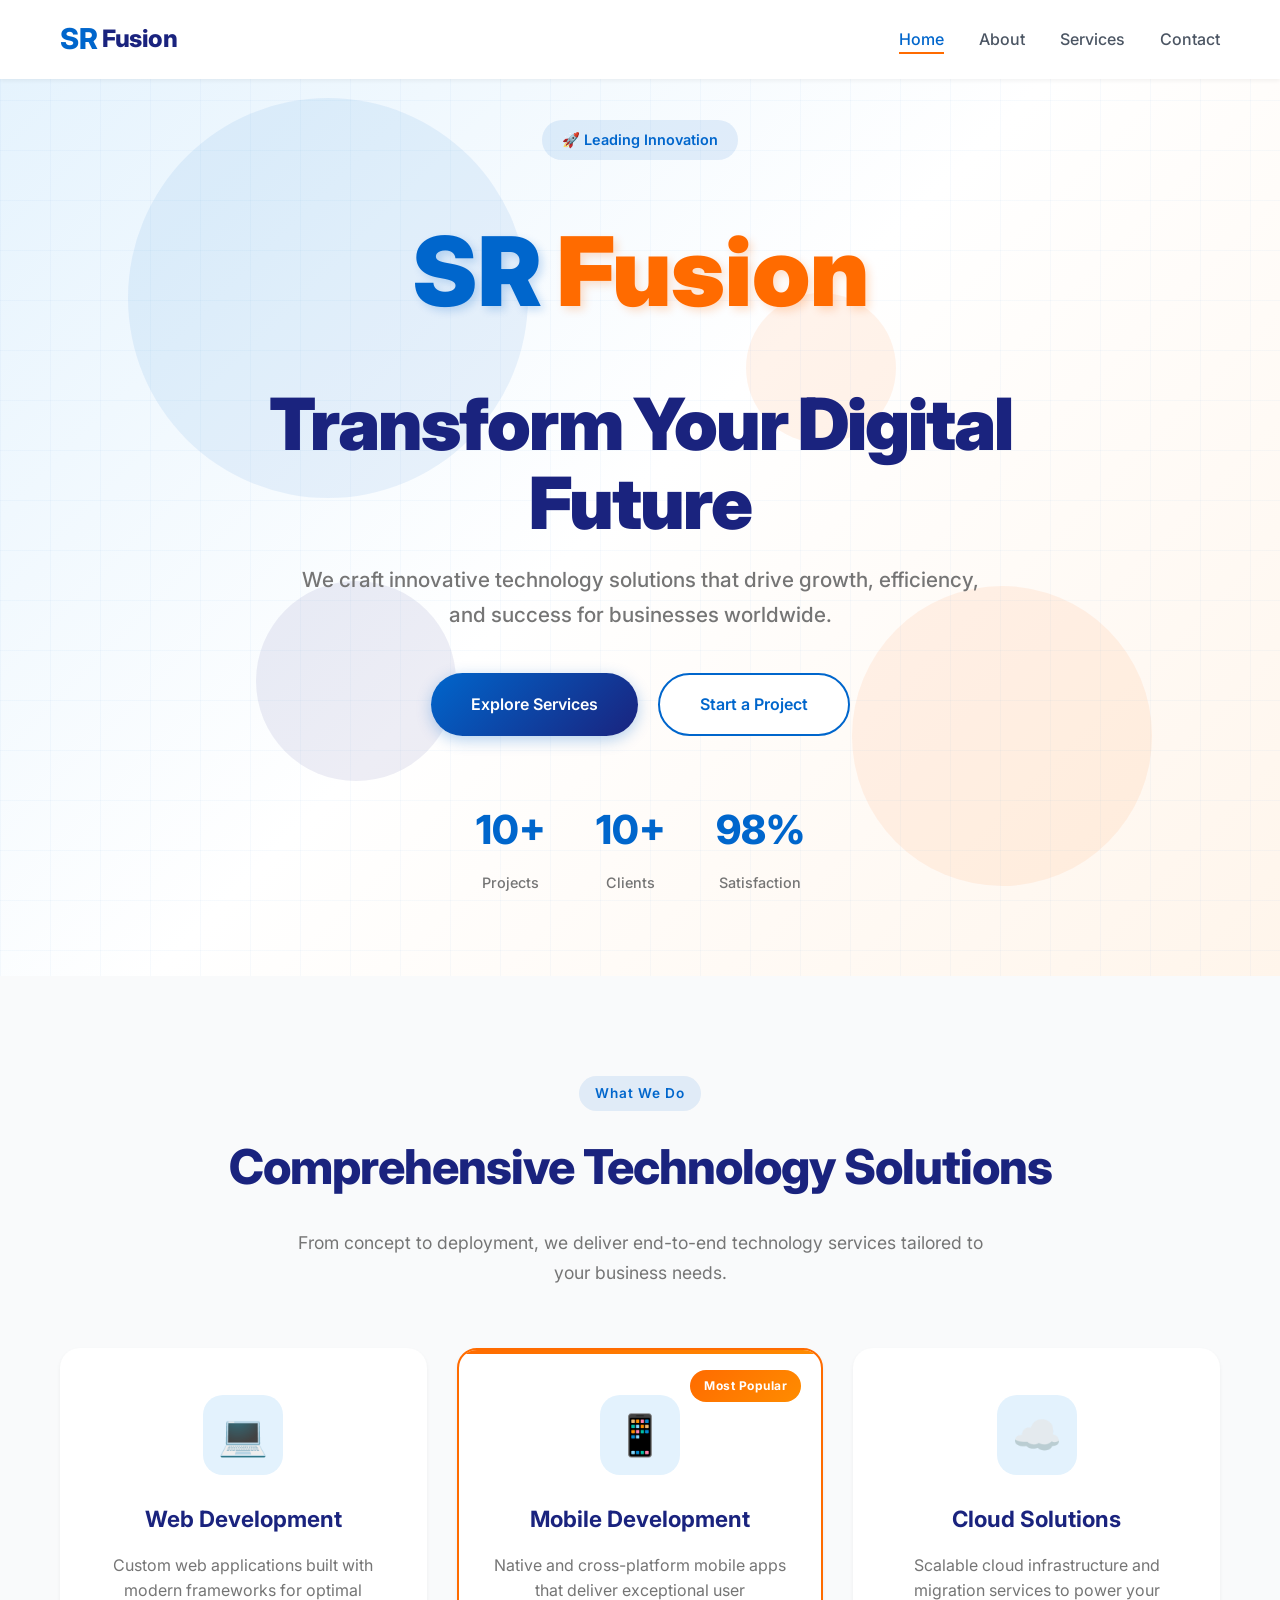
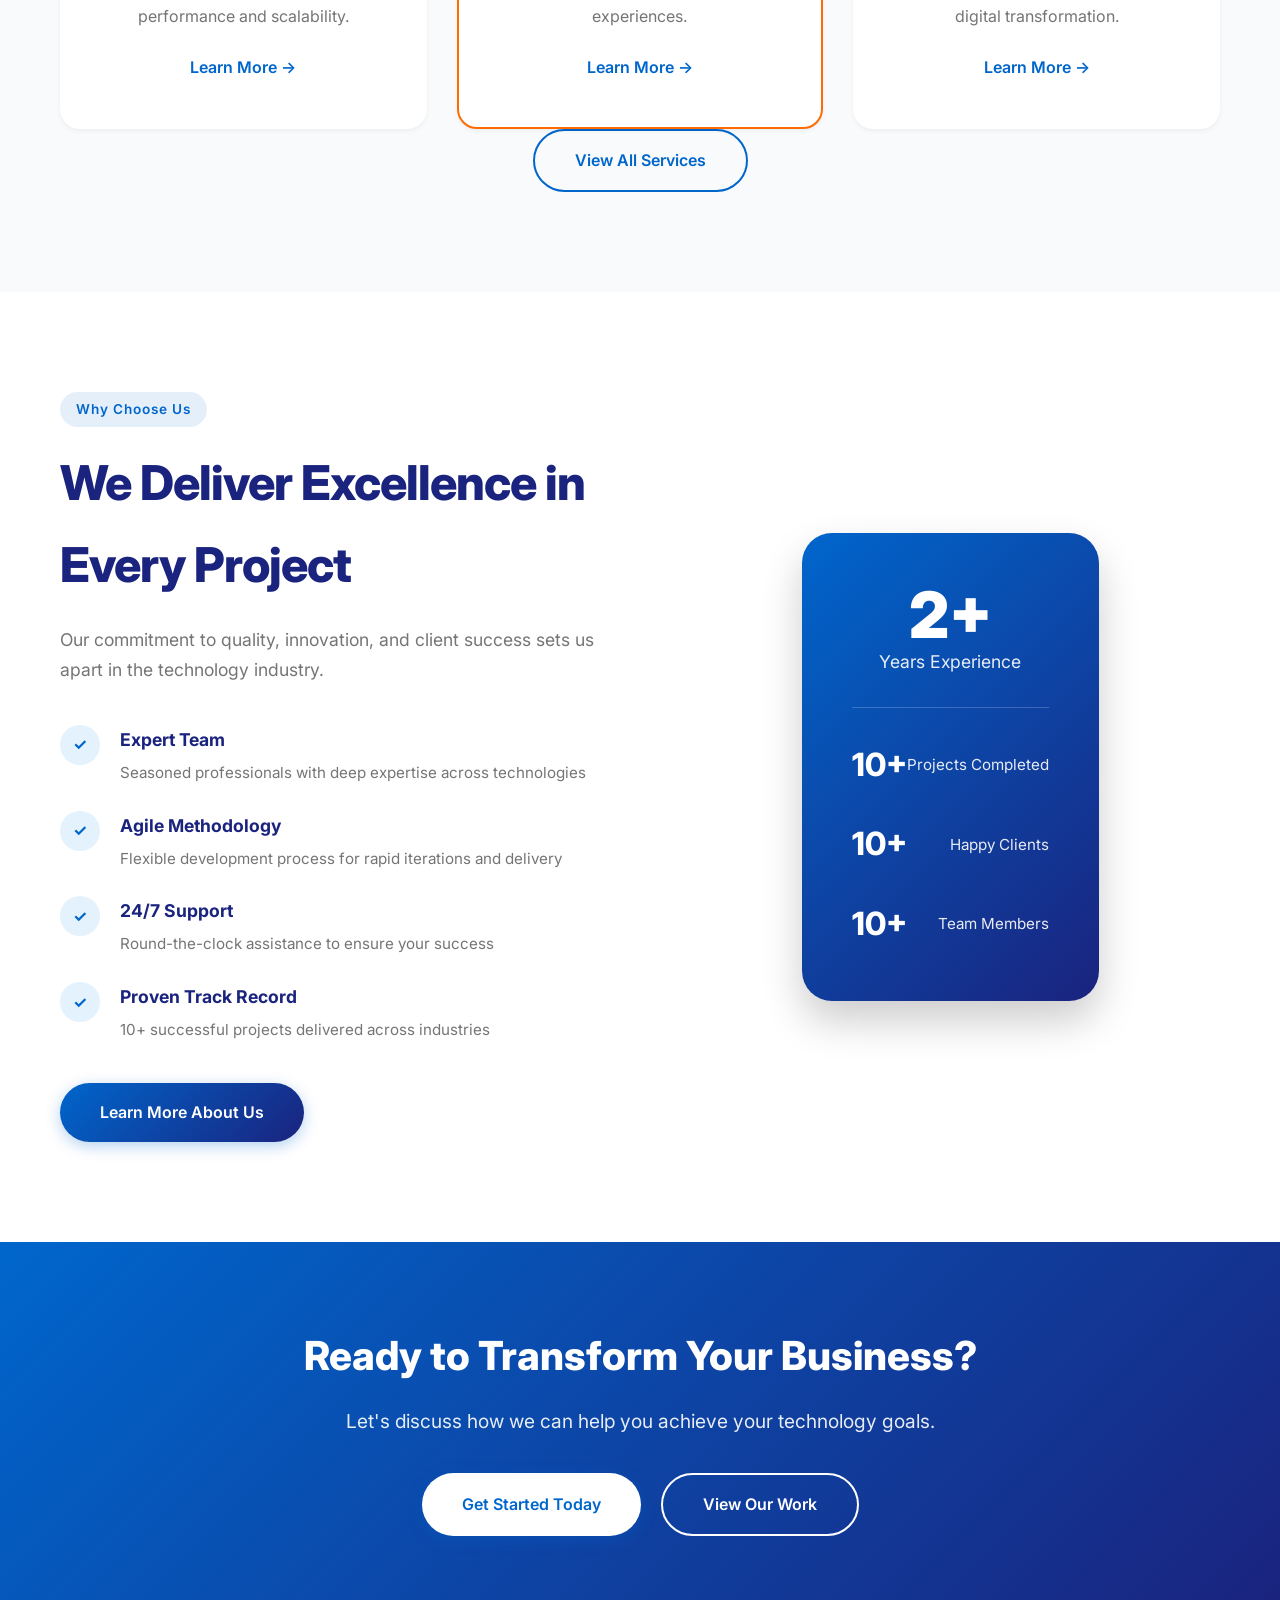
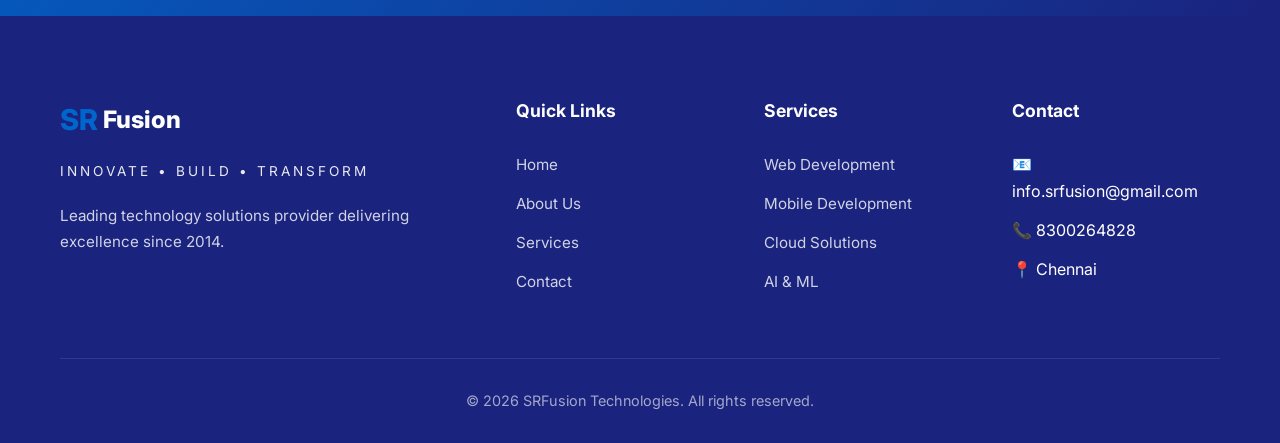
==== index.html @ d7381d65 "Add files via upload" ====
<!DOCTYPE html>
<html lang="en">
<head>
    <meta charset="UTF-8">
    <meta name="viewport" content="width=device-width, initial-scale=1.0">
    <title>SRFusion Technologies</title>
    <link rel="stylesheet" href="Css/styles.css">
    <link rel="preconnect" href="https://fonts.googleapis.com">
    <link rel="preconnect" href="https://fonts.gstatic.com" crossorigin>
    <link href="https://fonts.googleapis.com/css2?family=Inter:wght@300;400;500;600;700;800;900&family=Playfair+Display:wght@700&display=swap" rel="stylesheet">
</head>
<body>
    <!-- Navigation -->
    <nav class="navbar">
        <div class="nav-container">
            <div class="logo">
                <span class="logo-sr">SR</span>
                <span class="logo-text">Fusion</span>
            </div>
            <ul class="nav-menu">
                <li><a href="index.html" class="active">Home</a></li>
                <li><a href="about.html">About</a></li>
                <li><a href="services.html">Services</a></li>
                <li><a href="contact.html">Contact</a></li>
            </ul>
            <div class="hamburger">
                <span></span>
                <span></span>
                <span></span>
            </div>
        </div>
    </nav>

    <!-- Hero Section -->
    <section class="hero">
        <div class="hero-content">
            <div class="hero-badge">
                <span>🚀 Leading Innovation</span>
            </div>
            <div class="hero-logo">
                <div class="logo-graphic">
                    <span class="sr-s">SR</span>
                    <span class="sr-r">Fusion</span>
                </div>
            </div>
            <h1 class="hero-title">Transform Your Digital Future</h1>
            <p class="hero-subtitle">We craft innovative technology solutions that drive growth, efficiency, and success for businesses worldwide.</p>
            <div class="hero-buttons">
                <a href="services.html" class="btn btn-primary">Explore Services</a>
                <a href="contact.html" class="btn btn-secondary">Start a Project</a>
            </div>
            <div class="hero-stats">
                <div class="hero-stat">
                    <span class="stat-number">10+</span>
                    <span class="stat-label">Projects</span>
                </div>
                <div class="hero-stat">
                    <span class="stat-number">10+</span>
                    <span class="stat-label">Clients</span>
                </div>
                <div class="hero-stat">
                    <span class="stat-number">98%</span>
                    <span class="stat-label">Satisfaction</span>
                </div>
            </div>
        </div>
        <div class="hero-background">
            <div class="floating-shape shape-1"></div>
            <div class="floating-shape shape-2"></div>
            <div class="floating-shape shape-3"></div>
            <div class="floating-shape shape-4"></div>
            <div class="grid-pattern"></div>
        </div>
    </section>

    <!-- Trusted By Section -->
    <!-- <section class="trusted-by">
        <div class="container">
            <p class="trusted-label">Trusted by innovative companies worldwide</p>
            <div class="trusted-logos">
                <div class="trust-logo">TechCorp</div>
                <div class="trust-logo">InnovateX</div>
                <div class="trust-logo">FutureLabs</div>
                <div class="trust-logo">DataFlow</div>
                <div class="trust-logo">CloudNine</div>
            </div>
        </div>
    </section> -->

    <!-- Services Preview -->
    <section class="services-preview">
        <div class="container">
            <div class="section-header">
                <span class="section-tag">What We Do</span>
                <h2 class="section-title">Comprehensive Technology Solutions</h2>
                <p class="section-description">From concept to deployment, we deliver end-to-end technology services tailored to your business needs.</p>
            </div>
            <div class="services-grid">
                <div class="service-card premium">
                    <div class="service-icon-wrapper">
                        <span class="service-icon">💻</span>
                    </div>
                    <h3>Web Development</h3>
                    <p>Custom web applications built with modern frameworks for optimal performance and scalability.</p>
                    <a href="services.html" class="service-link">Learn More →</a>
                </div>
                <div class="service-card premium featured">
                    <div class="featured-badge">Most Popular</div>
                    <div class="service-icon-wrapper">
                        <span class="service-icon">📱</span>
                    </div>
                    <h3>Mobile Development</h3>
                    <p>Native and cross-platform mobile apps that deliver exceptional user experiences.</p>
                    <a href="services.html" class="service-link">Learn More →</a>
                </div>
                <div class="service-card premium">
                    <div class="service-icon-wrapper">
                        <span class="service-icon">☁️</span>
                    </div>
                    <h3>Cloud Solutions</h3>
                    <p>Scalable cloud infrastructure and migration services to power your digital transformation.</p>
                    <a href="services.html" class="service-link">Learn More →</a>
                </div>
            </div>
            <div class="text-center">
                <a href="services.html" class="btn btn-outline">View All Services</a>
            </div>
        </div>
    </section>

    <!-- Why Choose Us -->
    <section class="why-choose">
        <div class="container">
            <div class="why-content">
                <div class="why-text">
                    <span class="section-tag">Why Choose Us</span>
                    <h2 class="section-title">We Deliver Excellence in Every Project</h2>
                    <p class="section-description">Our commitment to quality, innovation, and client success sets us apart in the technology industry.</p>
                    
                    <div class="why-features">
                        <div class="why-feature">
                            <div class="feature-icon">✓</div>
                            <div class="feature-content">
                                <h4>Expert Team</h4>
                                <p>Seasoned professionals with deep expertise across technologies</p>
                            </div>
                        </div>
                        <div class="why-feature">
                            <div class="feature-icon">✓</div>
                            <div class="feature-content">
                                <h4>Agile Methodology</h4>
                                <p>Flexible development process for rapid iterations and delivery</p>
                            </div>
                        </div>
                        <div class="why-feature">
                            <div class="feature-icon">✓</div>
                            <div class="feature-content">
                                <h4>24/7 Support</h4>
                                <p>Round-the-clock assistance to ensure your success</p>
                            </div>
                        </div>
                        <div class="why-feature">
                            <div class="feature-icon">✓</div>
                            <div class="feature-content">
                                <h4>Proven Track Record</h4>
                                <p>10+ successful projects delivered across industries</p>
                            </div>
                        </div>
                    </div>
                    
                    <a href="about.html" class="btn btn-primary">Learn More About Us</a>
                </div>
                <div class="why-visual">
                    <div class="why-card">
                        <div class="why-card-header">
                            <span class="card-year">2+</span>
                            <span class="card-label">Years Experience</span>
                        </div>
                        <div class="why-card-body">
                            <div class="achievement">
                                <span class="achievement-number">10+</span>
                                <span class="achievement-text">Projects Completed</span>
                            </div>
                            <div class="achievement">
                                <span class="achievement-number">10+</span>
                                <span class="achievement-text">Happy Clients</span>
                            </div>
                            <div class="achievement">
                                <span class="achievement-number">10+</span>
                                <span class="achievement-text">Team Members</span>
                            </div>
                        </div>
                    </div>
                </div>
            </div>
        </div>
    </section>

    <!-- Testimonials -->
    <!-- <section class="testimonials">
        <div class="container">
            <div class="section-header">
                <span class="section-tag">Testimonials</span>
                <h2 class="section-title">What Our Clients Say</h2>
            </div>
            <div class="testimonials-grid">
                <div class="testimonial-card">
                    <div class="testimonial-rating">★★★★★</div>
                    <p class="testimonial-text">"SRFusion transformed our digital presence completely. Their team's expertise and dedication exceeded our expectations. Highly recommended!"</p>
                    <div class="testimonial-author">
                        <div class="author-avatar">JD</div>
                        <div class="author-info">
                            <span class="author-name">John Davis</span>
                            <span class="author-role">CEO, TechCorp</span>
                        </div>
                    </div>
                </div>
                <div class="testimonial-card">
                    <div class="testimonial-rating">★★★★★</div>
                    <p class="testimonial-text">"Working with SRFusion was a game-changer for our business. They delivered a mobile app that our users absolutely love."</p>
                    <div class="testimonial-author">
                        <div class="author-avatar">SM</div>
                        <div class="author-info">
                            <span class="author-name">Sarah Mitchell</span>
                            <span class="author-role">CTO, InnovateX</span>
                        </div>
                    </div>
                </div>
                <div class="testimonial-card">
                    <div class="testimonial-rating">★★★★★</div>
                    <p class="testimonial-text">"Professional, innovative, and reliable. SRFusion helped us modernize our entire technology infrastructure seamlessly."</p>
                    <div class="testimonial-author">
                        <div class="author-avatar">MK</div>
                        <div class="author-info">
                            <span class="author-name">Michael Kim</span>
                            <span class="author-role">Director, FutureLabs</span>
                        </div>
                    </div>
                </div>
            </div>
        </div>
    </section> -->

    <!-- CTA Section -->
    <section class="cta-section">
        <div class="container">
            <div class="cta-content">
                <h2>Ready to Transform Your Business?</h2>
                <p>Let's discuss how we can help you achieve your technology goals.</p>
                <div class="cta-buttons">
                    <a href="contact.html" class="btn btn-primary">Get Started Today</a>
                    <a href="services.html" class="btn btn-secondary">View Our Work</a>
                </div>
            </div>
        </div>
    </section>

    <!-- Footer -->
    <footer class="footer">
        <div class="container">
            <div class="footer-content">
                <div class="footer-brand">
                    <div class="footer-logo">
                        <span class="logo-sr">SR</span>
                        <span class="logo-text">Fusion</span>
                    </div>
                    <p class="footer-tagline">INNOVATE • BUILD • TRANSFORM</p>
                    <p class="footer-description">Leading technology solutions provider delivering excellence since 2014.</p>
                </div>
                <div class="footer-links-section">
                    <h4>Quick Links</h4>
                    <ul class="footer-links">
                        <li><a href="index.html">Home</a></li>
                        <li><a href="about.html">About Us</a></li>
                        <li><a href="services.html">Services</a></li>
                        <li><a href="contact.html">Contact</a></li>
                    </ul>
                </div>
                <div class="footer-links-section">
                    <h4>Services</h4>
                    <ul class="footer-links">
                        <li><a href="services.html">Web Development</a></li>
                        <li><a href="services.html">Mobile Development</a></li>
                        <li><a href="services.html">Cloud Solutions</a></li>
                        <li><a href="services.html">AI & ML</a></li>
                    </ul>
                </div>
                <div class="footer-links-section">
                    <h4>Contact</h4>
                    <ul class="footer-links">
                        <li>📧 info.srfusion@gmail.com</li>
                        <li>📞 8300264828</li>
                        <li>📍 Chennai</li>
                    </ul>
                </div>
            </div>
            <div class="footer-bottom">
                <p>&copy; 2026 SRFusion Technologies. All rights reserved.</p>
            </div>
        </div>
    </footer>

    <script src="Js/script.js"></script>
</body>
</html>
---- Css/styles.css ----
/* Reset and Base Styles */
* {
    margin: 0;
    padding: 0;
    box-sizing: border-box;
}

:root {
    --primary-blue: #0066CC;
    --primary-orange: #FF6B00;
    --dark-blue: #1a237e;
    --light-blue: #e3f2fd;
    --white: #ffffff;
    --gray-50: #f9fafb;
    --gray-100: #f5f5f5;
    --gray-200: #e0e0e0;
    --gray-300: #d1d5db;
    --gray-600: #757575;
    --gray-700: #4b5563;
    --gray-800: #424242;
    --gray-900: #1f2937;
    --text-dark: #1a1a1a;
    --text-light: #ffffff;
    --shadow-sm: 0 2px 4px rgba(0, 0, 0, 0.05);
    --shadow-md: 0 4px 6px rgba(0, 0, 0, 0.1);
    --shadow-lg: 0 10px 25px rgba(0, 0, 0, 0.15);
    --shadow-xl: 0 20px 40px rgba(0, 0, 0, 0.2);
    --transition: all 0.3s ease;
    --gradient-primary: linear-gradient(135deg, var(--primary-blue), var(--dark-blue));
    --gradient-orange: linear-gradient(135deg, var(--primary-orange), #ff8c00);
}

html {
    scroll-behavior: smooth;
}

body {
    font-family: 'Inter', -apple-system, BlinkMacSystemFont, 'Segoe UI', Roboto, sans-serif;
    line-height: 1.7;
    color: var(--text-dark);
    background-color: var(--white);
    overflow-x: hidden;
}

.container {
    max-width: 1200px;
    margin: 0 auto;
    padding: 0 20px;
}

.text-center {
    text-align: center;
}

/* Navigation */
.navbar {
    position: fixed;
    top: 0;
    left: 0;
    right: 0;
    background: rgba(255, 255, 255, 0.98);
    backdrop-filter: blur(20px);
    box-shadow: var(--shadow-sm);
    z-index: 1000;
    padding: 15px 0;
    transition: var(--transition);
}

.nav-container {
    max-width: 1200px;
    margin: 0 auto;
    padding: 0 20px;
    display: flex;
    justify-content: space-between;
    align-items: center;
}

.logo {
    display: flex;
    align-items: center;
    font-weight: 800;
    font-size: 1.5rem;
    letter-spacing: -0.5px;
}

.logo-sr {
    color: var(--primary-blue);
    font-size: 1.8rem;
    margin-right: 5px;
}

.logo-text {
    color: var(--dark-blue);
}

.nav-menu {
    display: flex;
    list-style: none;
    gap: 35px;
}

.nav-menu a {
    text-decoration: none;
    color: var(--gray-700);
    font-weight: 500;
    transition: var(--transition);
    position: relative;
    padding: 5px 0;
}

.nav-menu a::after {
    content: '';
    position: absolute;
    bottom: 0;
    left: 0;
    width: 0;
    height: 2px;
    background: var(--primary-orange);
    transition: var(--transition);
}

.nav-menu a:hover,
.nav-menu a.active {
    color: var(--primary-blue);
}

.nav-menu a:hover::after,
.nav-menu a.active::after {
    width: 100%;
}

.hamburger {
    display: none;
    flex-direction: column;
    cursor: pointer;
    gap: 5px;
    z-index: 1001;
}

.hamburger span {
    width: 25px;
    height: 3px;
    background: var(--dark-blue);
    transition: var(--transition);
    border-radius: 2px;
}

/* Hero Section */
.hero {
    min-height: 100vh;
    display: flex;
    align-items: center;
    justify-content: center;
    background: linear-gradient(135deg, var(--light-blue) 0%, var(--white) 50%, #fff5eb 100%);
    position: relative;
    overflow: hidden;
    padding: 120px 20px 80px;
}

.hero-content {
    text-align: center;
    z-index: 2;
    max-width: 900px;
}

.hero-badge {
    display: inline-block;
    padding: 8px 20px;
    background: rgba(0, 102, 204, 0.1);
    color: var(--primary-blue);
    border-radius: 30px;
    font-size: 0.9rem;
    font-weight: 600;
    margin-bottom: 30px;
    animation: fadeInUp 0.6s ease;
}

.hero-logo {
    margin-bottom: 30px;
    animation: fadeInUp 0.8s ease 0.2s both;
}

.logo-graphic {
    display: flex;
    justify-content: center;
    align-items: center;
    gap: 15px;
    margin-bottom: 30px;
}

.sr-s {
    font-size: 6rem;
    font-weight: 900;
    color: var(--primary-blue);
    text-shadow: 4px 4px 8px rgba(0, 102, 204, 0.2);
    animation: float 6s ease-in-out infinite;
}

.sr-r {
    font-size: 6rem;
    font-weight: 900;
    color: var(--primary-orange);
    text-shadow: 4px 4px 8px rgba(255, 107, 0, 0.2);
    animation: float 6s ease-in-out infinite 1s;
}

.hero-title {
    font-size: 4.5rem;
    font-weight: 900;
    color: var(--dark-blue);
    margin-bottom: 20px;
    letter-spacing: -2px;
    line-height: 1.1;
    animation: fadeInUp 0.8s ease 0.4s both;
}

.hero-subtitle {
    font-size: 1.3rem;
    font-weight: 500;
    color: var(--gray-600);
    margin-bottom: 40px;
    max-width: 700px;
    margin-left: auto;
    margin-right: auto;
    animation: fadeInUp 0.8s ease 0.6s both;
}

.hero-buttons {
    display: flex;
    gap: 20px;
    justify-content: center;
    flex-wrap: wrap;
    animation: fadeInUp 0.8s ease 0.8s both;
}

.hero-stats {
    display: flex;
    gap: 50px;
    justify-content: center;
    margin-top: 60px;
    animation: fadeInUp 0.8s ease 1s both;
}

.hero-stat {
    text-align: center;
}

.hero-stat .stat-number {
    display: block;
    font-size: 2.5rem;
    font-weight: 800;
    color: var(--primary-blue);
}

.hero-stat .stat-label {
    font-size: 0.9rem;
    color: var(--gray-600);
    font-weight: 500;
}

.btn {
    padding: 16px 40px;
    border-radius: 50px;
    font-weight: 600;
    text-decoration: none;
    transition: var(--transition);
    border: none;
    cursor: pointer;
    font-size: 1rem;
    display: inline-flex;
    align-items: center;
    gap: 10px;
}

.btn-primary {
    background: var(--gradient-primary);
    color: var(--white);
    box-shadow: 0 4px 15px rgba(0, 102, 204, 0.3);
}

.btn-primary:hover {
    transform: translateY(-3px);
    box-shadow: 0 8px 25px rgba(0, 102, 204, 0.4);
}

.btn-secondary {
    background: var(--white);
    color: var(--primary-blue);
    border: 2px solid var(--primary-blue);
}

.btn-secondary:hover {
    background: var(--primary-blue);
    color: var(--white);
    transform: translateY(-3px);
    box-shadow: 0 4px 15px rgba(0, 102, 204, 0.2);
}

.btn-outline {
    background: transparent;
    color: var(--primary-blue);
    border: 2px solid var(--primary-blue);
}

.btn-outline:hover {
    background: var(--primary-blue);
    color: var(--white);
}

.btn-full {
    width: 100%;
    justify-content: center;
}

.hero-background {
    position: absolute;
    top: 0;
    left: 0;
    right: 0;
    bottom: 0;
    z-index: 1;
}

.floating-shape {
    position: absolute;
    border-radius: 50%;
    opacity: 0.08;
    animation: float 8s ease-in-out infinite;
}

.shape-1 {
    width: 400px;
    height: 400px;
    background: var(--primary-blue);
    top: 10%;
    left: 10%;
    animation-delay: 0s;
}

.shape-2 {
    width: 300px;
    height: 300px;
    background: var(--primary-orange);
    top: 60%;
    right: 10%;
    animation-delay: 2s;
}

.shape-3 {
    width: 200px;
    height: 200px;
    background: var(--dark-blue);
    bottom: 20%;
    left: 20%;
    animation-delay: 4s;
}

.shape-4 {
    width: 150px;
    height: 150px;
    background: var(--primary-orange);
    top: 30%;
    right: 30%;
    animation-delay: 3s;
}

.grid-pattern {
    position: absolute;
    top: 0;
    left: 0;
    right: 0;
    bottom: 0;
    background-image: 
        linear-gradient(rgba(0, 102, 204, 0.03) 1px, transparent 1px),
        linear-gradient(90deg, rgba(0, 102, 204, 0.03) 1px, transparent 1px);
    background-size: 50px 50px;
}

@keyframes float {
    0%, 100% {
        transform: translateY(0) rotate(0deg);
    }
    50% {
        transform: translateY(-40px) rotate(15deg);
    }
}

@keyframes fadeInUp {
    from {
        opacity: 0;
        transform: translateY(30px);
    }
    to {
        opacity: 1;
        transform: translateY(0);
    }
}

/* Trusted By Section */
.trusted-by {
    padding: 60px 0;
    background: var(--white);
    border-bottom: 1px solid var(--gray-200);
}

.trusted-label {
    text-align: center;
    color: var(--gray-600);
    font-size: 0.9rem;
    font-weight: 500;
    margin-bottom: 30px;
    letter-spacing: 1px;
}

.trusted-logos {
    display: flex;
    justify-content: center;
    gap: 60px;
    flex-wrap: wrap;
}

.trust-logo {
    font-size: 1.5rem;
    font-weight: 700;
    color: var(--gray-400);
    transition: var(--transition);
}

.trust-logo:hover {
    color: var(--primary-blue);
}

/* Section Styles */
section {
    padding: 100px 0;
}

.section-tag {
    display: inline-block;
    padding: 6px 16px;
    background: rgba(0, 102, 204, 0.1);
    color: var(--primary-blue);
    border-radius: 20px;
    font-size: 0.85rem;
    font-weight: 600;
    margin-bottom: 15px;
    letter-spacing: 1px;
}

.section-header {
    text-align: center;
    margin-bottom: 60px;
}

.section-title {
    font-size: 3rem;
    font-weight: 800;
    color: var(--dark-blue);
    margin-bottom: 20px;
    letter-spacing: -1px;
}

.section-description {
    font-size: 1.1rem;
    color: var(--gray-600);
    max-width: 700px;
    margin: 0 auto;
}

/* Services Preview */
.services-preview {
    background: var(--gray-50);
}

.services-grid {
    display: grid;
    grid-template-columns: repeat(auto-fit, minmax(320px, 1fr));
    gap: 30px;
}

.service-card.premium {
    background: var(--white);
    padding: 45px 35px;
    border-radius: 20px;
    text-align: center;
    box-shadow: var(--shadow-sm);
    transition: var(--transition);
    border: 2px solid transparent;
    position: relative;
    overflow: hidden;
}

.service-card.premium::before {
    content: '';
    position: absolute;
    top: 0;
    left: 0;
    right: 0;
    height: 4px;
    background: var(--gradient-primary);
    opacity: 0;
    transition: var(--transition);
}

.service-card.premium:hover {
    transform: translateY(-10px);
    box-shadow: var(--shadow-xl);
    border-color: var(--primary-blue);
}

.service-card.premium:hover::before {
    opacity: 1;
}

.service-card.premium.featured {
    border-color: var(--primary-orange);
}

.service-card.premium.featured::before {
    background: var(--gradient-orange);
    opacity: 1;
}

.featured-badge {
    position: absolute;
    top: 20px;
    right: 20px;
    background: var(--gradient-orange);
    color: var(--white);
    padding: 6px 14px;
    border-radius: 20px;
    font-size: 0.75rem;
    font-weight: 700;
    letter-spacing: 0.5px;
}

.service-icon-wrapper {
    width: 80px;
    height: 80px;
    background: var(--light-blue);
    border-radius: 20px;
    display: flex;
    align-items: center;
    justify-content: center;
    margin: 0 auto 25px;
    transition: var(--transition);
}

.service-card.premium:hover .service-icon-wrapper {
    background: var(--primary-blue);
}

.service-icon-wrapper .service-icon {
    font-size: 2.5rem;
    transition: var(--transition);
}

.service-card.premium:hover .service-icon-wrapper .service-icon {
    filter: brightness(0) invert(1);
}

.service-card.premium h3 {
    color: var(--dark-blue);
    margin-bottom: 15px;
    font-size: 1.4rem;
    font-weight: 700;
}

.service-card.premium p {
    color: var(--gray-600);
    font-size: 1rem;
    margin-bottom: 25px;
    line-height: 1.6;
}

.service-link {
    color: var(--primary-blue);
    font-weight: 600;
    text-decoration: none;
    display: inline-flex;
    align-items: center;
    gap: 8px;
    transition: var(--transition);
}

.service-link:hover {
    gap: 15px;
}

/* Why Choose Section */
.why-choose {
    background: var(--white);
}

.why-content {
    display: grid;
    grid-template-columns: 1fr 1fr;
    gap: 80px;
    align-items: center;
}

.why-features {
    margin: 40px 0;
}

.why-feature {
    display: flex;
    gap: 20px;
    margin-bottom: 25px;
}

.feature-icon {
    width: 40px;
    height: 40px;
    background: var(--light-blue);
    border-radius: 50%;
    display: flex;
    align-items: center;
    justify-content: center;
    color: var(--primary-blue);
    font-weight: 700;
    flex-shrink: 0;
}

.feature-content h4 {
    color: var(--dark-blue);
    font-size: 1.1rem;
    font-weight: 700;
    margin-bottom: 5px;
}

.feature-content p {
    color: var(--gray-600);
    font-size: 0.95rem;
}

.why-visual {
    display: flex;
    justify-content: center;
}

.why-card {
    background: var(--gradient-primary);
    padding: 50px;
    border-radius: 30px;
    color: var(--white);
    box-shadow: var(--shadow-xl);
    max-width: 400px;
}

.why-card-header {
    text-align: center;
    margin-bottom: 30px;
    padding-bottom: 30px;
    border-bottom: 1px solid rgba(255, 255, 255, 0.2);
}

.card-year {
    display: block;
    font-size: 4rem;
    font-weight: 900;
    line-height: 1;
}

.card-label {
    font-size: 1.1rem;
    opacity: 0.9;
}

.why-card-body {
    display: flex;
    flex-direction: column;
    gap: 25px;
}

.achievement {
    display: flex;
    justify-content: space-between;
    align-items: center;
}

.achievement-number {
    font-size: 2rem;
    font-weight: 800;
}

.achievement-text {
    font-size: 0.95rem;
    opacity: 0.9;
}

/* Testimonials */
.testimonials {
    background: var(--gray-50);
}

.testimonials-grid {
    display: grid;
    grid-template-columns: repeat(auto-fit, minmax(300px, 1fr));
    gap: 30px;
}

.testimonial-card {
    background: var(--white);
    padding: 40px;
    border-radius: 20px;
    box-shadow: var(--shadow-sm);
    transition: var(--transition);
}

.testimonial-card:hover {
    transform: translateY(-5px);
    box-shadow: var(--shadow-lg);
}

.testimonial-rating {
    color: #FFD700;
    font-size: 1.2rem;
    margin-bottom: 20px;
}

.testimonial-text {
    color: var(--gray-700);
    font-size: 1.05rem;
    line-height: 1.7;
    margin-bottom: 25px;
    font-style: italic;
}

.testimonial-author {
    display: flex;
    align-items: center;
    gap: 15px;
}

.author-avatar {
    width: 50px;
    height: 50px;
    background: var(--gradient-primary);
    border-radius: 50%;
    display: flex;
    align-items: center;
    justify-content: center;
    color: var(--white);
    font-weight: 700;
    font-size: 1.1rem;
}

.author-name {
    display: block;
    font-weight: 700;
    color: var(--dark-blue);
}

.author-role {
    font-size: 0.9rem;
    color: var(--gray-600);
}

/* CTA Section */
.cta-section {
    background: var(--gradient-primary);
    padding: 80px 0;
    text-align: center;
}

.cta-content h2 {
    color: var(--white);
    font-size: 2.5rem;
    font-weight: 800;
    margin-bottom: 15px;
}

.cta-content > p {
    color: rgba(255, 255, 255, 0.9);
    font-size: 1.2rem;
    margin-bottom: 35px;
}

.cta-buttons {
    display: flex;
    gap: 20px;
    justify-content: center;
    flex-wrap: wrap;
}

.cta-buttons .btn-primary {
    background: var(--white);
    color: var(--primary-blue);
}

.cta-buttons .btn-secondary {
    background: transparent;
    color: var(--white);
    border-color: var(--white);
}

.cta-buttons .btn-secondary:hover {
    background: var(--white);
    color: var(--primary-blue);
}

/* Page Header */
.page-header {
    padding: 180px 20px 100px;
    background: linear-gradient(135deg, var(--light-blue) 0%, var(--white) 100%);
    position: relative;
    overflow: hidden;
}

.page-header-content {
    max-width: 800px;
    position: relative;
    z-index: 2;
}

.page-tag {
    display: inline-block;
    padding: 8px 20px;
    background: rgba(0, 102, 204, 0.1);
    color: var(--primary-blue);
    border-radius: 30px;
    font-size: 0.9rem;
    font-weight: 600;
    margin-bottom: 20px;
}

.page-title {
    font-size: 3.5rem;
    font-weight: 900;
    color: var(--dark-blue);
    margin-bottom: 20px;
    letter-spacing: -1px;
}

.page-description {
    font-size: 1.2rem;
    color: var(--gray-600);
    max-width: 600px;
}

.page-header-visual {
    position: absolute;
    top: 0;
    right: 0;
    width: 50%;
    height: 100%;
    z-index: 1;
}

.header-shape {
    position: absolute;
    border-radius: 50%;
    opacity: 0.1;
}

.header-shape.shape-1 {
    width: 400px;
    height: 400px;
    background: var(--primary-blue);
    top: 20%;
    right: 10%;
}

.header-shape.shape-2 {
    width: 300px;
    height: 300px;
    background: var(--primary-orange);
    bottom: 20%;
    right: 30%;
}

/* Our Story */
.our-story {
    background: var(--white);
}

.story-content {
    display: grid;
    grid-template-columns: 1fr 1fr;
    gap: 80px;
    align-items: start;
}

.story-paragraph {
    color: var(--gray-600);
    margin-bottom: 20px;
    font-size: 1.1rem;
    line-height: 1.8;
}

.story-cta {
    margin-top: 30px;
}

.story-visual {
    display: flex;
    flex-direction: column;
    gap: 20px;
}

.story-card {
    background: var(--gray-50);
    padding: 30px;
    border-radius: 15px;
    border-left: 4px solid var(--primary-blue);
    transition: var(--transition);
}

.story-card:hover {
    transform: translateX(10px);
    box-shadow: var(--shadow-md);
}

.story-card-year {
    font-size: 2rem;
    font-weight: 800;
    color: var(--primary-blue);
    margin-bottom: 5px;
}

.story-card-title {
    font-size: 1.2rem;
    font-weight: 700;
    color: var(--dark-blue);
    margin-bottom: 10px;
}

.story-card-desc {
    color: var(--gray-600);
    font-size: 0.95rem;
}

/* Mission Vision */
.mission-vision {
    background: var(--gray-50);
}

.mv-grid {
    display: grid;
    grid-template-columns: repeat(3, 1fr);
    gap: 30px;
}

.mv-card {
    background: var(--white);
    padding: 40px;
    border-radius: 20px;
    text-align: center;
    box-shadow: var(--shadow-sm);
    transition: var(--transition);
}

.mv-card:hover {
    transform: translateY(-10px);
    box-shadow: var(--shadow-lg);
}

.mv-icon {
    font-size: 3rem;
    margin-bottom: 20px;
}

.mv-card h3 {
    color: var(--dark-blue);
    margin-bottom: 15px;
    font-size: 1.3rem;
}

.mv-card p {
    color: var(--gray-600);
    font-size: 1rem;
    line-height: 1.7;
}

/* Team Section */
.team-section {
    background: var(--white);
}

.team-grid {
    display: grid;
    grid-template-columns: repeat(auto-fit, minmax(250px, 1fr));
    gap: 30px;
}

.team-card {
    background: var(--white);
    border-radius: 20px;
    overflow: hidden;
    box-shadow: var(--shadow-sm);
    transition: var(--transition);
}

.team-card:hover {
    transform: translateY(-10px);
    box-shadow: var(--shadow-lg);
}

.team-image {
    height: 200px;
    background: var(--light-blue);
    display: flex;
    align-items: center;
    justify-content: center;
}

.team-placeholder {
    font-size: 4rem;
}

.team-info {
    padding: 25px;
    text-align: center;
}

.team-info h4 {
    color: var(--dark-blue);
    font-size: 1.2rem;
    font-weight: 700;
    margin-bottom: 5px;
}

.team-role {
    display: block;
    color: var(--primary-blue);
    font-size: 0.9rem;
    font-weight: 600;
    margin-bottom: 15px;
}

.team-bio {
    color: var(--gray-600);
    font-size: 0.9rem;
    line-height: 1.6;
}

/* Stats Section */
.stats-section {
    background: var(--gradient-primary);
    padding: 80px 0;
}

.stats-section .section-title {
    color: var(--white);
}

.stats-section .section-title::after {
    background: linear-gradient(90deg, var(--white), var(--primary-orange));
}

.stats-grid {
    display: grid;
    grid-template-columns: repeat(auto-fit, minmax(180px, 1fr));
    gap: 30px;
}

.stat-item {
    text-align: center;
    padding: 30px;
    background: rgba(255, 255, 255, 0.1);
    border-radius: 15px;
    backdrop-filter: blur(10px);
    transition: var(--transition);
}

.stat-item:hover {
    transform: translateY(-5px);
    background: rgba(255, 255, 255, 0.15);
}

.stat-icon {
    font-size: 2.5rem;
    margin-bottom: 15px;
}

.stat-number {
    display: block;
    font-size: 2.5rem;
    font-weight: 800;
    color: var(--white);
    margin-bottom: 5px;
}

.stat-label {
    font-size: 0.9rem;
    color: rgba(255, 255, 255, 0.9);
}

/* Culture Section */
.culture-section {
    background: var(--white);
}

.culture-content {
    display: grid;
    grid-template-columns: 1fr 1fr;
    gap: 80px;
    align-items: center;
}

.culture-description {
    color: var(--gray-600);
    margin-bottom: 40px;
    font-size: 1.1rem;
    line-height: 1.8;
}

.culture-values {
    display: grid;
    grid-template-columns: 1fr 1fr;
    gap: 25px;
}

.culture-value {
    display: flex;
    gap: 15px;
}

.culture-icon {
    font-size: 2rem;
    flex-shrink: 0;
}

.culture-value h4 {
    color: var(--dark-blue);
    font-weight: 700;
    margin-bottom: 5px;
}

.culture-value p {
    color: var(--gray-600);
    font-size: 0.9rem;
}

.culture-visual {
    display: flex;
    justify-content: center;
}

.culture-card {
    background: var(--light-blue);
    padding: 50px;
    border-radius: 30px;
    text-align: center;
    max-width: 400px;
}

.culture-card h3 {
    color: var(--dark-blue);
    font-size: 1.8rem;
    margin-bottom: 15px;
}

.culture-card > p {
    color: var(--gray-600);
    margin-bottom: 30px;
}

/* Services Overview */
.services-overview {
    background: var(--white);
}

.service-card.premium .service-header {
    margin-bottom: 20px;
}

.service-description {
    color: var(--gray-600);
    margin-bottom: 20px;
    line-height: 1.7;
}

.service-features {
    list-style: none;
    text-align: left;
    margin-bottom: 25px;
}

.service-features li {
    padding: 8px 0;
    color: var(--gray-700);
    font-size: 0.95rem;
    border-bottom: 1px solid var(--gray-100);
}

.service-features li:last-child {
    border-bottom: none;
}

/* Process Section */
.process-section {
    background: var(--gray-50);
}

.process-steps {
    display: grid;
    grid-template-columns: repeat(auto-fit, minmax(300px, 1fr));
    gap: 30px;
}

.process-step {
    display: flex;
    gap: 20px;
    align-items: flex-start;
}

.step-number {
    font-size: 3rem;
    font-weight: 900;
    color: var(--primary-blue);
    opacity: 0.3;
    line-height: 1;
    flex-shrink: 0;
}

.step-content h3 {
    color: var(--dark-blue);
    font-size: 1.3rem;
    font-weight: 700;
    margin-bottom: 10px;
}

.step-content p {
    color: var(--gray-600);
    font-size: 0.95rem;
    line-height: 1.6;
}

/* Technologies Section */
.technologies-section {
    background: var(--white);
}

.tech-categories {
    display: grid;
    grid-template-columns: repeat(auto-fit, minmax(250px, 1fr));
    gap: 30px;
}

.tech-category {
    background: var(--gray-50);
    padding: 30px;
    border-radius: 15px;
    transition: var(--transition);
}

.tech-category:hover {
    transform: translateY(-5px);
    box-shadow: var(--shadow-md);
}

.tech-category h4 {
    color: var(--dark-blue);
    font-size: 1.1rem;
    font-weight: 700;
    margin-bottom: 20px;
}

.tech-tags {
    display: flex;
    flex-wrap: wrap;
    gap: 10px;
}

.tech-tag {
    padding: 8px 16px;
    background: var(--white);
    border-radius: 20px;
    font-size: 0.85rem;
    font-weight: 500;
    color: var(--gray-700);
    border: 1px solid var(--gray-200);
    transition: var(--transition);
}

.tech-tag:hover {
    background: var(--primary-blue);
    color: var(--white);
    border-color: var(--primary-blue);
}

/* Pricing Section */
.pricing-section {
    background: var(--gray-50);
}

.pricing-grid {
    display: grid;
    grid-template-columns: repeat(auto-fit, minmax(300px, 1fr));
    gap: 30px;
}

.pricing-card {
    background: var(--white);
    padding: 45px;
    border-radius: 20px;
    box-shadow: var(--shadow-sm);
    transition: var(--transition);
    position: relative;
}

.pricing-card:hover {
    transform: translateY(-10px);
    box-shadow: var(--shadow-xl);
}

.pricing-card.featured {
    border: 2px solid var(--primary-orange);
    transform: scale(1.05);
}

.pricing-card.featured:hover {
    transform: scale(1.05) translateY(-10px);
}

.pricing-header {
    text-align: center;
    margin-bottom: 30px;
    padding-bottom: 30px;
    border-bottom: 1px solid var(--gray-200);
}

.pricing-header h3 {
    color: var(--dark-blue);
    font-size: 1.5rem;
    font-weight: 700;
    margin-bottom: 10px;
}

.pricing-subtitle {
    color: var(--gray-600);
    font-size: 0.95rem;
}

.pricing-price {
    margin-top: 20px;
}

.price-amount {
    display: block;
    font-size: 3rem;
    font-weight: 800;
    color: var(--primary-blue);
    line-height: 1;
}

.price-period {
    color: var(--gray-600);
    font-size: 0.9rem;
}

.pricing-features {
    list-style: none;
    margin-bottom: 30px;
}

.pricing-features li {
    padding: 12px 0;
    color: var(--gray-700);
    font-size: 0.95rem;
    border-bottom: 1px solid var(--gray-100);
}

.feature-included {
    color: var(--gray-700);
}

.feature-excluded {
    color: var(--gray-400);
    text-decoration: line-through;
}

.pricing-card .btn {
    width: 100%;
    justify-content: center;
}

/* Contact Section */
.contact-section {
    background: var(--white);
}

.contact-layout {
    display: grid;
    grid-template-columns: 1fr 1.5fr;
    gap: 60px;
}

.contact-info-header {
    margin-bottom: 40px;
}

.contact-details {
    display: flex;
    flex-direction: column;
    gap: 25px;
    margin-bottom: 40px;
}

.contact-item {
    display: flex;
    gap: 20px;
    align-items: flex-start;
}

.contact-item .contact-icon {
    font-size: 1.8rem;
    flex-shrink: 0;
}

.contact-text h4 {
    color: var(--dark-blue);
    font-weight: 700;
    margin-bottom: 5px;
}

.contact-text p {
    color: var(--gray-600);
    font-size: 0.95rem;
    line-height: 1.6;
}

.social-links {
    margin-top: 40px;
}

.social-links h4 {
    color: var(--dark-blue);
    font-weight: 700;
    margin-bottom: 15px;
}

.social-icons {
    display: flex;
    gap: 15px;
}

.social-icon {
    padding: 12px 20px;
    background: var(--light-blue);
    color: var(--primary-blue);
    border-radius: 10px;
    text-decoration: none;
    font-weight: 600;
    font-size: 0.9rem;
    transition: var(--transition);
}

.social-icon:hover {
    background: var(--primary-blue);
    color: var(--white);
}

.contact-form-wrapper {
    background: var(--gray-50);
    padding: 50px;
    border-radius: 20px;
}

.contact-form {
    display: flex;
    flex-direction: column;
    gap: 20px;
}

.form-row {
    display: grid;
    grid-template-columns: 1fr 1fr;
    gap: 20px;
}

.form-group label {
    display: block;
    color: var(--dark-blue);
    font-weight: 600;
    margin-bottom: 8px;
    font-size: 0.95rem;
}

.form-group input,
.form-group select,
.form-group textarea {
    width: 100%;
    padding: 14px 18px;
    border: 2px solid var(--gray-200);
    border-radius: 10px;
    font-family: inherit;
    font-size: 1rem;
    transition: var(--transition);
    background: var(--white);
}

.form-group input:focus,
.form-group select:focus,
.form-group textarea:focus {
    outline: none;
    border-color: var(--primary-blue);
    box-shadow: 0 0 0 4px rgba(0, 102, 204, 0.1);
}

.form-group textarea {
    resize: vertical;
    min-height: 120px;
}

.checkbox-group {
    display: flex;
    align-items: center;
}

.checkbox-label {
    display: flex;
    align-items: center;
    gap: 10px;
    cursor: pointer;
}

.checkbox-label input[type="checkbox"] {
    width: 20px;
    height: 20px;
    cursor: pointer;
}

.checkbox-label span {
    color: var(--gray-700);
    font-size: 0.95rem;
}

/* Map Section */
.map-section {
    background: var(--gray-50);
    padding: 80px 0;
}

.map-wrapper {
    max-width: 800px;
    margin: 0 auto;
}

.map-placeholder {
    background: var(--light-blue);
    height: 400px;
    border-radius: 20px;
    display: flex;
    align-items: center;
    justify-content: center;
}

.map-content {
    text-align: center;
}

.map-icon {
    font-size: 4rem;
    margin-bottom: 20px;
}

.map-content h3 {
    color: var(--dark-blue);
    font-size: 1.5rem;
    margin-bottom: 10px;
}

.map-content > p {
    color: var(--gray-600);
    margin-bottom: 25px;
}

/* FAQ Section */
.faq-section {
    background: var(--white);
}

.faq-grid {
    display: grid;
    grid-template-columns: repeat(auto-fit, minmax(400px, 1fr));
    gap: 25px;
}

.faq-item {
    background: var(--gray-50);
    padding: 30px;
    border-radius: 15px;
    transition: var(--transition);
}

.faq-item:hover {
    box-shadow: var(--shadow-md);
}

.faq-question {
    display: flex;
    justify-content: space-between;
    align-items: center;
    margin-bottom: 15px;
    cursor: pointer;
}

.faq-question h4 {
    color: var(--dark-blue);
    font-size: 1.1rem;
    font-weight: 700;
    flex: 1;
}

.faq-toggle {
    font-size: 1.5rem;
    color: var(--primary-blue);
    font-weight: 700;
    transition: var(--transition);
}

.faq-item.active .faq-toggle {
    transform: rotate(45deg);
}

.faq-answer {
    color: var(--gray-600);
    font-size: 0.95rem;
    line-height: 1.7;
    display: none;
    padding-top: 15px;
    border-top: 1px solid var(--gray-200);
}

.faq-item.active .faq-answer {
    display: block;
}

/* Footer */
.footer {
    background: var(--dark-blue);
    color: var(--white);
    padding: 80px 0 30px;
}

.footer-content {
    display: grid;
    grid-template-columns: 2fr 1fr 1fr 1fr;
    gap: 40px;
    margin-bottom: 50px;
}

.footer-brand {
    padding-right: 40px;
}

.footer-logo {
    display: flex;
    align-items: center;
    font-weight: 800;
    font-size: 1.5rem;
    margin-bottom: 15px;
}

.footer-logo .logo-sr {
    color: var(--primary-blue);
}

.footer-logo .logo-text {
    color: var(--white);
}

.footer-tagline {
    letter-spacing: 3px;
    font-size: 0.85rem;
    margin-bottom: 20px;
    opacity: 0.9;
}

.footer-description {
    color: rgba(255, 255, 255, 0.8);
    font-size: 0.95rem;
    line-height: 1.7;
}

.footer-links-section h4 {
    font-size: 1.1rem;
    font-weight: 700;
    margin-bottom: 25px;
}

.footer-links {
    list-style: none;
}

.footer-links li {
    margin-bottom: 12px;
}

.footer-links a {
    color: rgba(255, 255, 255, 0.8);
    text-decoration: none;
    transition: var(--transition);
    font-size: 0.95rem;
}

.footer-links a:hover {
    color: var(--primary-orange);
    padding-left: 5px;
}

.footer-bottom {
    text-align: center;
    padding-top: 30px;
    border-top: 1px solid rgba(255, 255, 255, 0.1);
}

.footer-bottom p {
    color: rgba(255, 255, 255, 0.6);
    font-size: 0.9rem;
}

/* Responsive Design */
@media (max-width: 1024px) {
    .why-content,
    .story-content,
    .culture-content,
    .contact-layout,
    .footer-content {
        grid-template-columns: 1fr;
               gap: 40px;
    }

    .mv-grid {
        grid-template-columns: 1fr;
    }

    .why-visual,
    .culture-visual {
        order: -1;
    }

    .hero-title {
        font-size: 3.5rem;
    }

    .sr-s,
    .sr-r {
        font-size: 5rem;
    }

    .page-title {
        font-size: 2.5rem;
    }
}

@media (max-width: 768px) {
    .nav-menu {
        position: fixed;
        left: -100%;
        top: 70px;
        flex-direction: column;
        background: var(--white);
        width: 100%;
        text-align: center;
        transition: var(--transition);
        box-shadow: var(--shadow-md);
        padding: 30px 0;
        gap: 25px;
    }

    .nav-menu.active {
        left: 0;
    }

    .hamburger {
        display: flex;
    }

    .hamburger.active span:nth-child(1) {
        transform: rotate(45deg) translate(5px, 5px);
    }

    .hamburger.active span:nth-child(2) {
        opacity: 0;
    }

    .hamburger.active span:nth-child(3) {
        transform: rotate(-45deg) translate(7px, -6px);
    }

    .hero {
        padding: 100px 20px 60px;
    }

    .hero-title {
        font-size: 2.5rem;
    }

    .sr-s,
    .sr-r {
        font-size: 4rem;
    }

    .hero-subtitle {
        font-size: 1.1rem;
    }

    .hero-stats {
        flex-direction: column;
        gap: 30px;
    }

    .hero-buttons {
        flex-direction: column;
        align-items: center;
    }

    .btn {
        width: 100%;
        max-width: 280px;
        justify-content: center;
    }

    .section-title {
        font-size: 2rem;
    }

    .page-title {
        font-size: 2rem;
    }

    .form-row {
        grid-template-columns: 1fr;
    }

    .culture-values {
        grid-template-columns: 1fr;
    }

    .faq-grid {
        grid-template-columns: 1fr;
    }

    .footer-content {
        grid-template-columns: 1fr 1fr;
    }

    .footer-brand {
        grid-column: 1 / -1;
        padding-right: 0;
    }
}

@media (max-width: 480px) {
    .hero-title {
        font-size: 2rem;
    }

    .sr-s,
    .sr-r {
        font-size: 3rem;
    }

    .section-title {
        font-size: 1.75rem;
    }

    .services-grid,
    .testimonials-grid,
    .team-grid,
    .tech-categories,
    .pricing-grid {
        grid-template-columns: 1fr;
    }

    .footer-content {
        grid-template-columns: 1fr;
    }

    .contact-form-wrapper {
        padding: 30px 20px;
    }
}
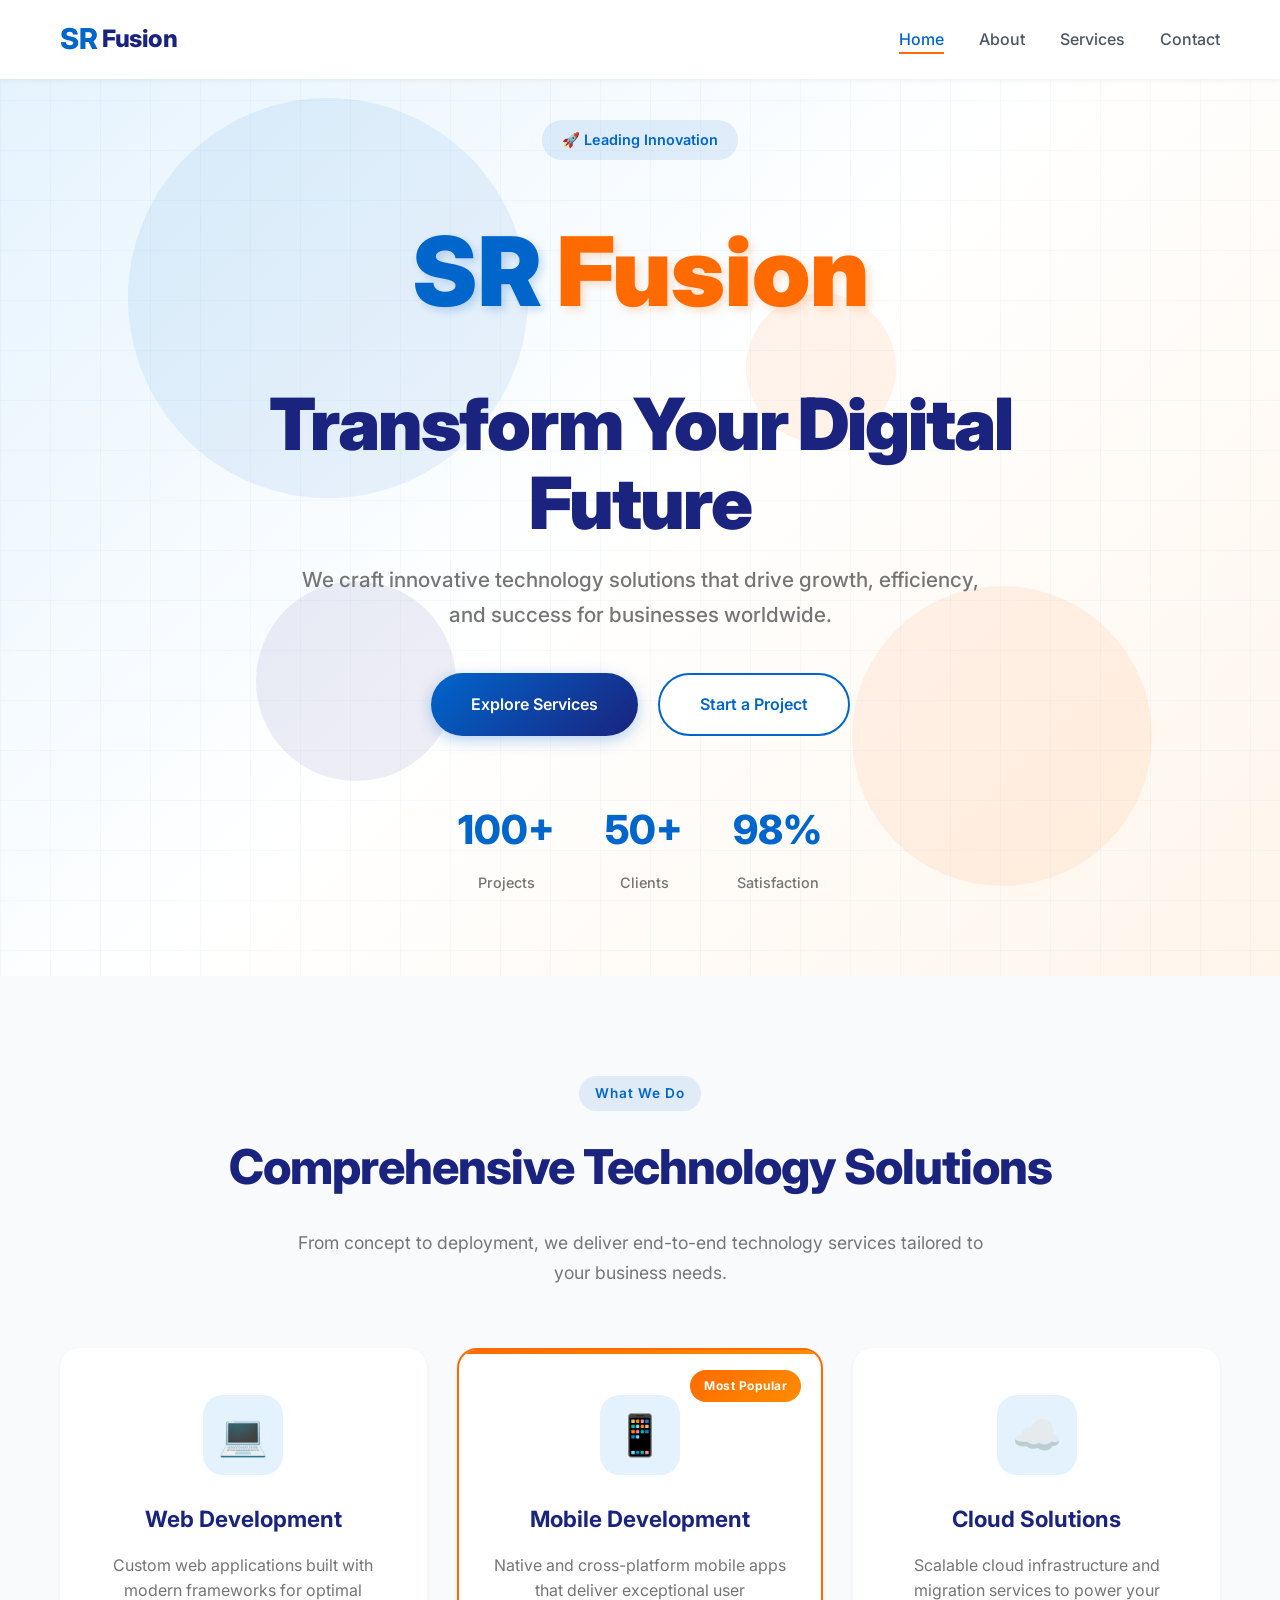
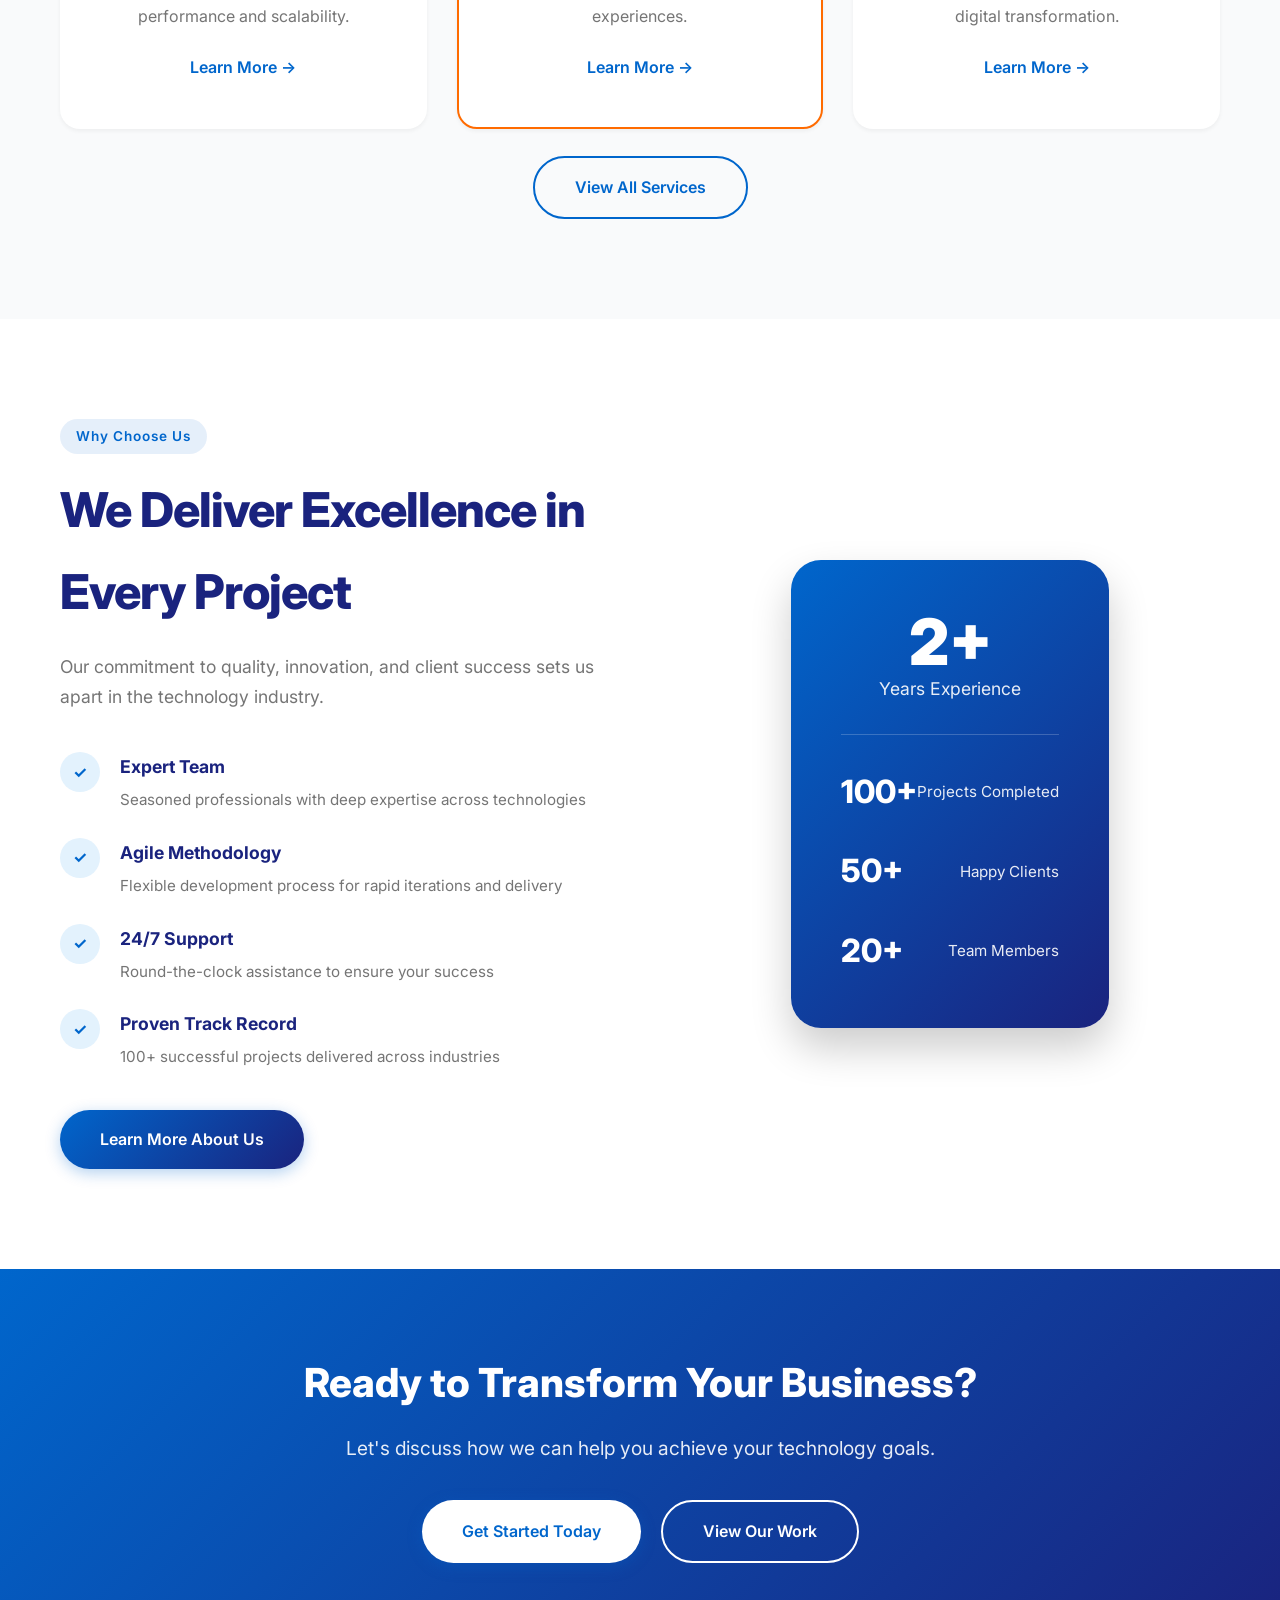
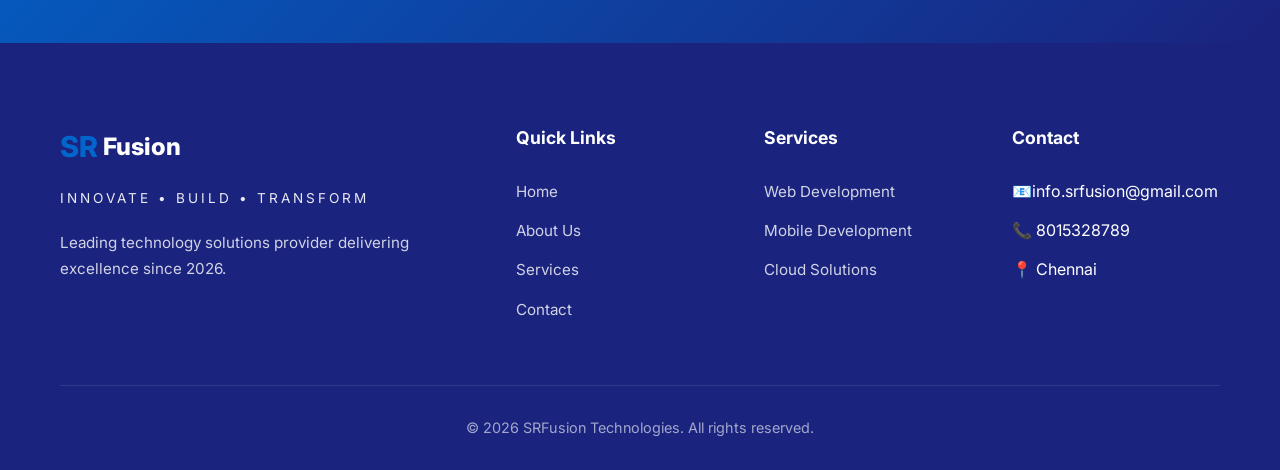
==== commit cb30fbb7: "Add files via upload" ====
--- a/index.html
+++ b/index.html
@@ -3,6 +3,7 @@
 <head>
     <meta charset="UTF-8">
     <meta name="viewport" content="width=device-width, initial-scale=1.0">
+    <link href="assets/SR.png" rel="icon">
     <title>SRFusion Technologies</title>
     <link rel="stylesheet" href="Css/styles.css">
     <link rel="preconnect" href="https://fonts.googleapis.com">
@@ -51,11 +52,11 @@
             </div>
             <div class="hero-stats">
                 <div class="hero-stat">
-                    <span class="stat-number">10+</span>
+                    <span class="stat-number">100+</span>
                     <span class="stat-label">Projects</span>
                 </div>
                 <div class="hero-stat">
-                    <span class="stat-number">10+</span>
+                    <span class="stat-number">50+</span>
                     <span class="stat-label">Clients</span>
                 </div>
                 <div class="hero-stat">
@@ -122,6 +123,7 @@
                     <a href="services.html" class="service-link">Learn More →</a>
                 </div>
             </div>
+            <br>
             <div class="text-center">
                 <a href="services.html" class="btn btn-outline">View All Services</a>
             </div>
@@ -163,7 +165,7 @@
                             <div class="feature-icon">✓</div>
                             <div class="feature-content">
                                 <h4>Proven Track Record</h4>
-                                <p>10+ successful projects delivered across industries</p>
+                                <p>100+ successful projects delivered across industries</p>
                             </div>
                         </div>
                     </div>
@@ -178,15 +180,15 @@
                         </div>
                         <div class="why-card-body">
                             <div class="achievement">
-                                <span class="achievement-number">10+</span>
+                                <span class="achievement-number">100+</span>
                                 <span class="achievement-text">Projects Completed</span>
                             </div>
                             <div class="achievement">
-                                <span class="achievement-number">10+</span>
+                                <span class="achievement-number">50+</span>
                                 <span class="achievement-text">Happy Clients</span>
                             </div>
                             <div class="achievement">
-                                <span class="achievement-number">10+</span>
+                                <span class="achievement-number">20+</span>
                                 <span class="achievement-text">Team Members</span>
                             </div>
                         </div>
@@ -265,7 +267,7 @@
                         <span class="logo-text">Fusion</span>
                     </div>
                     <p class="footer-tagline">INNOVATE • BUILD • TRANSFORM</p>
-                    <p class="footer-description">Leading technology solutions provider delivering excellence since 2014.</p>
+                    <p class="footer-description">Leading technology solutions provider delivering excellence since 2026.</p>
                 </div>
                 <div class="footer-links-section">
                     <h4>Quick Links</h4>
@@ -282,14 +284,14 @@
                         <li><a href="services.html">Web Development</a></li>
                         <li><a href="services.html">Mobile Development</a></li>
                         <li><a href="services.html">Cloud Solutions</a></li>
-                        <li><a href="services.html">AI & ML</a></li>
+                        <!-- <li><a href="services.html">AI & ML</a></li> -->
                     </ul>
                 </div>
                 <div class="footer-links-section">
                     <h4>Contact</h4>
                     <ul class="footer-links">
-                        <li>📧 info.srfusion@gmail.com</li>
-                        <li>📞 8300264828</li>
+                        <li>📧info.srfusion@gmail.com</li>
+                        <li>📞 8015328789</li>
                         <li>📍 Chennai</li>
                     </ul>
                 </div>
